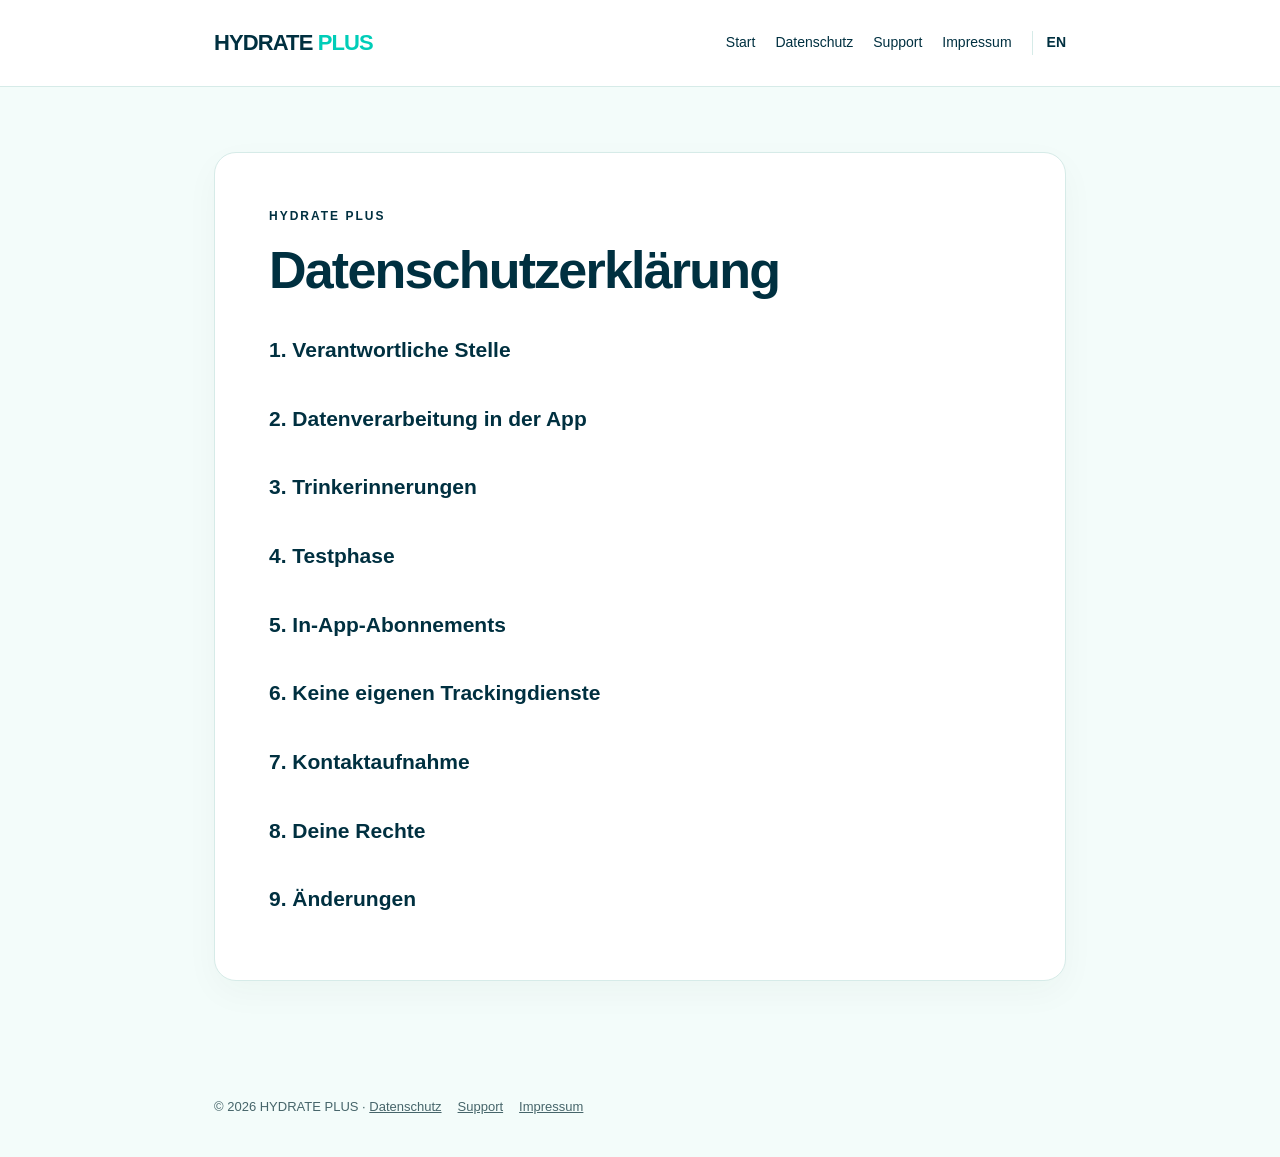
==== datenschutz.html @ d73ad5c0 "Add files via upload" ====
<!doctype html>
<!DOCTYPE html>

<html lang="de"><head><meta charset="utf-8"/><meta content="width=device-width,initial-scale=1" name="viewport"/><meta content="light" name="color-scheme"/><meta content="HYDRATE PLUS – Flüssigkeitsaufnahme einfach erfassen." name="description"/><title>Datenschutz | HYDRATE PLUS</title><link href="style.css" rel="stylesheet"/></head><body><header><div class="wrap nav"><a class="brand" href="index.html">HYDRATE <span>PLUS</span></a><nav aria-label="Navigation"><a href="index.html">Start</a><a href="datenschutz.html">Datenschutz</a><a href="support.html">Support</a><a href="impressum.html">Impressum</a><a aria-label="English" class="language-switch" href="datenschutz-en.html">EN</a></nav></div></header><main><div class="wrap"><article class="card"><div class="eyebrow">HYDRATE PLUS</div><h1>Datenschutzerklärung</h1><h2>1. Verantwortliche Stelle</h2><h2>2. Datenverarbeitung in der App</h2><h2>3. Trinkerinnerungen</h2><h2>4. Testphase</h2><h2>5. In-App-Abonnements</h2><h2>6. Keine eigenen Trackingdienste</h2><h2>7. Kontaktaufnahme</h2><h2>8. Deine Rechte</h2><h2>9. Änderungen</h2></article></div></main><footer><div class="wrap">© 2026 HYDRATE PLUS · <a href="datenschutz.html">Datenschutz</a><a href="support.html">Support</a><a href="impressum.html">Impressum</a></div></footer></body></html>
---- style.css ----
:root{--green:#003040;--orange:#00CDB8;--ink:#003040;--muted:#46656A;--bg:#F3FCFA;--line:#D6EBE8}*{box-sizing:border-box}body{margin:0;font-family:-apple-system,BlinkMacSystemFont,"Helvetica Neue",Arial,sans-serif;background:var(--bg);color:var(--ink);line-height:1.65}header{background:#fff;border-bottom:1px solid var(--line)}.wrap{max-width:900px;margin:auto;padding:0 24px}.nav{display:flex;justify-content:space-between;align-items:center;gap:18px;min-height:86px;flex-wrap:wrap}.brand{font-size:22px;font-weight:850;letter-spacing:-.9px;color:var(--green);text-decoration:none}.brand span{color:var(--orange)}nav{display:flex;gap:20px;flex-wrap:wrap}nav a{font-size:14px;color:var(--ink);text-decoration:none}nav a:hover{color:var(--green)}main{padding:65px 0 90px}.eyebrow{color:var(--green);text-transform:uppercase;font-size:12px;font-weight:800;letter-spacing:2px}.card{background:white;border:1px solid var(--line);border-radius:22px;padding:clamp(25px,5vw,54px);box-shadow:0 12px 35px #17312809}h1{font-size:clamp(34px,5vw,52px);line-height:1.12;letter-spacing:-1.8px;margin:14px 0 20px}h2{font-size:21px;margin:34px 0 9px}p,li{color:#36565C}strong{color:var(--ink)}.lead{font-size:19px}.accent{color:var(--orange)}a{color:var(--green)}.pill{display:inline-block;background:#D8FAF4;color:var(--green);padding:8px 14px;border-radius:999px;font-weight:750;font-size:13px}.button{display:inline-block;background:var(--green);color:white;text-decoration:none;padding:12px 21px;border-radius:12px;font-weight:700;margin-top:12px}.rule{height:1px;background:var(--line);margin:30px 0}footer{padding:25px 0 40px;color:var(--muted);font-size:13px}footer a{margin-right:16px;color:var(--muted)}.note{padding:18px;background:#E7FFFB;border-left:4px solid var(--orange);border-radius:8px} @media(max-width:600px){.nav{padding:18px 0}main{padding-top:30px}nav{gap:13px}}

/* HYDRATE PLUS: original project brand colors must be confirmed before launch. */

.language-switch{font-weight:800;border-left:1px solid var(--line);padding-left:14px}
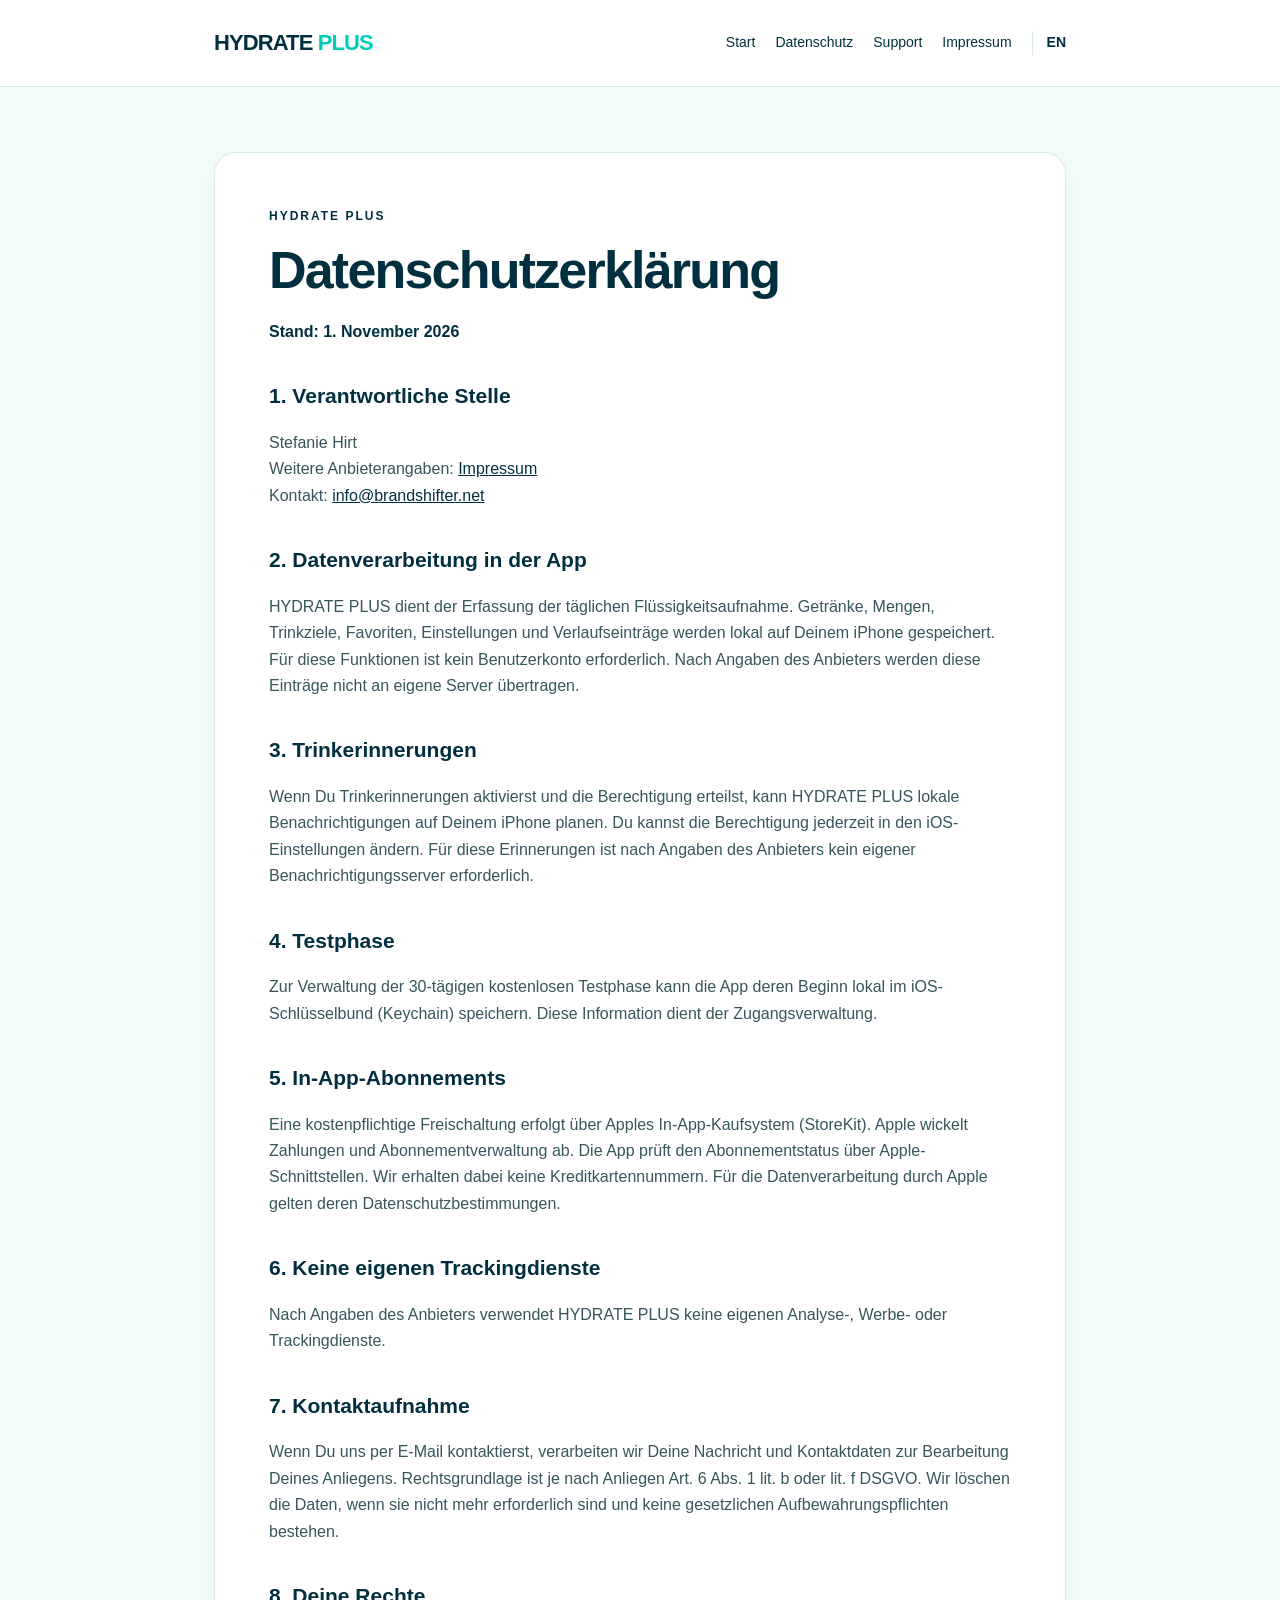
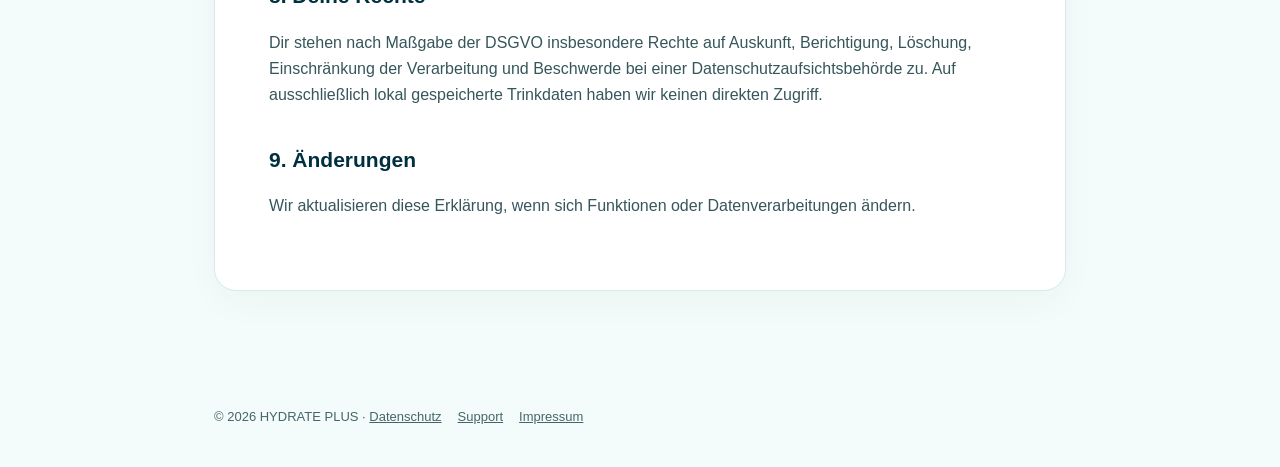
==== commit dd68d220: "Add files via upload" ====
--- a/datenschutz.html
+++ b/datenschutz.html
@@ -1,4 +1,2 @@
 <!doctype html>
-<!DOCTYPE html>
-
-<html lang="de"><head><meta charset="utf-8"/><meta content="width=device-width,initial-scale=1" name="viewport"/><meta content="light" name="color-scheme"/><meta content="HYDRATE PLUS – Flüssigkeitsaufnahme einfach erfassen." name="description"/><title>Datenschutz | HYDRATE PLUS</title><link href="style.css" rel="stylesheet"/></head><body><header><div class="wrap nav"><a class="brand" href="index.html">HYDRATE <span>PLUS</span></a><nav aria-label="Navigation"><a href="index.html">Start</a><a href="datenschutz.html">Datenschutz</a><a href="support.html">Support</a><a href="impressum.html">Impressum</a><a aria-label="English" class="language-switch" href="datenschutz-en.html">EN</a></nav></div></header><main><div class="wrap"><article class="card"><div class="eyebrow">HYDRATE PLUS</div><h1>Datenschutzerklärung</h1><h2>1. Verantwortliche Stelle</h2><h2>2. Datenverarbeitung in der App</h2><h2>3. Trinkerinnerungen</h2><h2>4. Testphase</h2><h2>5. In-App-Abonnements</h2><h2>6. Keine eigenen Trackingdienste</h2><h2>7. Kontaktaufnahme</h2><h2>8. Deine Rechte</h2><h2>9. Änderungen</h2></article></div></main><footer><div class="wrap">© 2026 HYDRATE PLUS · <a href="datenschutz.html">Datenschutz</a><a href="support.html">Support</a><a href="impressum.html">Impressum</a></div></footer></body></html>+<html lang="de"><head><meta charset="utf-8"/><meta content="width=device-width,initial-scale=1" name="viewport"/><meta content="light" name="color-scheme"/><meta content="HYDRATE PLUS – Flüssigkeitsaufnahme einfach erfassen." name="description"/><title>Datenschutz | HYDRATE PLUS</title><link href="style.css" rel="stylesheet"/></head><body><header><div class="wrap nav"><a class="brand" href="index.html">HYDRATE <span>PLUS</span></a><nav aria-label="Navigation"><a href="index.html">Start</a><a href="datenschutz.html">Datenschutz</a><a href="support.html">Support</a><a href="impressum.html">Impressum</a><a aria-label="English" class="language-switch" href="datenschutz-en.html">EN</a></nav></div></header><main><div class="wrap"><article class="card"><div class="eyebrow">HYDRATE PLUS</div><h1>Datenschutzerklärung</h1><p><strong>Stand: 1. November 2026</strong></p><h2>1. Verantwortliche Stelle</h2><p>Stefanie Hirt<br/>Weitere Anbieterangaben: <a href="impressum.html">Impressum</a><br/>Kontakt: <a href="mailto:info@brandshifter.net">info@brandshifter.net</a></p><h2>2. Datenverarbeitung in der App</h2><p>HYDRATE PLUS dient der Erfassung der täglichen Flüssigkeitsaufnahme. Getränke, Mengen, Trinkziele, Favoriten, Einstellungen und Verlaufseinträge werden lokal auf Deinem iPhone gespeichert. Für diese Funktionen ist kein Benutzerkonto erforderlich. Nach Angaben des Anbieters werden diese Einträge nicht an eigene Server übertragen.</p><h2>3. Trinkerinnerungen</h2><p>Wenn Du Trinkerinnerungen aktivierst und die Berechtigung erteilst, kann HYDRATE PLUS lokale Benachrichtigungen auf Deinem iPhone planen. Du kannst die Berechtigung jederzeit in den iOS-Einstellungen ändern. Für diese Erinnerungen ist nach Angaben des Anbieters kein eigener Benachrichtigungsserver erforderlich.</p><h2>4. Testphase</h2><p>Zur Verwaltung der 30-tägigen kostenlosen Testphase kann die App deren Beginn lokal im iOS-Schlüsselbund (Keychain) speichern. Diese Information dient der Zugangsverwaltung.</p><h2>5. In-App-Abonnements</h2><p>Eine kostenpflichtige Freischaltung erfolgt über Apples In-App-Kaufsystem (StoreKit). Apple wickelt Zahlungen und Abonnementverwaltung ab. Die App prüft den Abonnementstatus über Apple-Schnittstellen. Wir erhalten dabei keine Kreditkartennummern. Für die Datenverarbeitung durch Apple gelten deren Datenschutzbestimmungen.</p><h2>6. Keine eigenen Trackingdienste</h2><p>Nach Angaben des Anbieters verwendet HYDRATE PLUS keine eigenen Analyse-, Werbe- oder Trackingdienste.</p><h2>7. Kontaktaufnahme</h2><p>Wenn Du uns per E-Mail kontaktierst, verarbeiten wir Deine Nachricht und Kontaktdaten zur Bearbeitung Deines Anliegens. Rechtsgrundlage ist je nach Anliegen Art. 6 Abs. 1 lit. b oder lit. f DSGVO. Wir löschen die Daten, wenn sie nicht mehr erforderlich sind und keine gesetzlichen Aufbewahrungspflichten bestehen.</p><h2>8. Deine Rechte</h2><p>Dir stehen nach Maßgabe der DSGVO insbesondere Rechte auf Auskunft, Berichtigung, Löschung, Einschränkung der Verarbeitung und Beschwerde bei einer Datenschutzaufsichtsbehörde zu. Auf ausschließlich lokal gespeicherte Trinkdaten haben wir keinen direkten Zugriff.</p><h2>9. Änderungen</h2><p>Wir aktualisieren diese Erklärung, wenn sich Funktionen oder Datenverarbeitungen ändern.</p></article></div></main><footer><div class="wrap">© 2026 HYDRATE PLUS · <a href="datenschutz.html">Datenschutz</a><a href="support.html">Support</a><a href="impressum.html">Impressum</a></div></footer></body></html>
